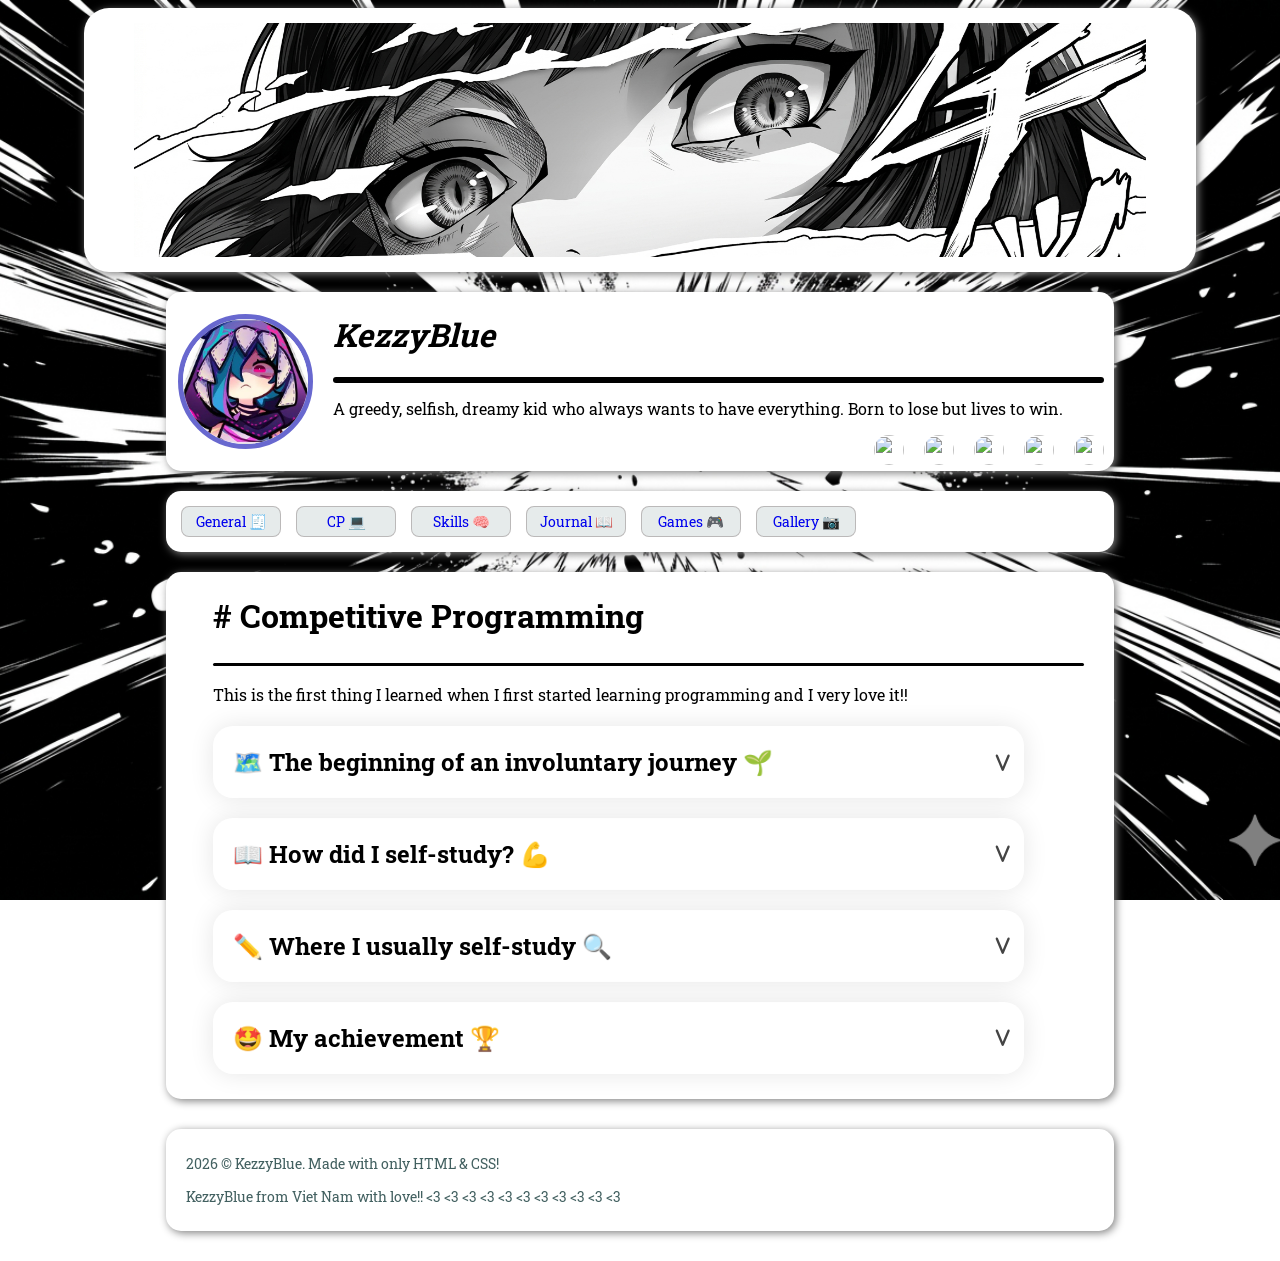
==== comp_programming.html @ 4d001b9c "Rename folder" ====
<!DOCTYPE html>
<html lang="en">

<head>
    <meta charset="UTF-8">
    <meta name="viewport" content="width=device-width, initial-scale=1.0">
    <title> What are you seeing? KezzyBlue's porfolio? </title>
    <link rel="icon" href="assets/icons/icon.png">
    <link rel="stylesheet" href="css/style.css">
    <link rel="preconnect" href="https://fonts.googleapis.com">
    <link rel="preconnect" href="https://fonts.gstatic.com" crossorigin>
    <link href="https://fonts.googleapis.com/css2?family=Roboto+Slab:wght@100..900&display=swap" rel="stylesheet">
</head>

<body class="all">
    <header>
        <div>
            <div class="wrapper">
                <img class="headimg" src="assets/images/eyegirl.png">
            </div>
        </div>
    </header>
    <div class="general">
        <img class="avatar" src="assets/images/jinx.jpg">
        <div>
            <div class="nickname">
                <h1> KezzyBlue </h1>
            </div>
            <div class="bio">
                <p> A greedy, selfish, dreamy kid who always wants to have everything. Born to lose but lives to win. </p>
            </div>
            <div class="contact">
                <a href="https://discordapp.com/users/812486503572832327"><img class="iccontact"
                        src="assets/icons/discord_icon.png"></a>
                <a href="#"><img class="iccontact" src="assets/icons/email_icon.png"></a>
                <a href="https://www.facebook.com/KezzyBlueVN"><img class="iccontact"
                        src="assets/icons/fb_icon.png"></a>
                <a href="https://www.youtube.com/@KezzyBlue"><img class="iccontact" src="assets/icons/ytb_icon.png"></a>
                <a href="https://github.com/KezzyBlue"><img class="iccontact" src="assets/icons/github_icon.png"></a>
            </div>
        </div>
    </div>

    <div class="dieuhuong">
        <div class="btn">
            <a href="/index.html" class="navbar"> General 🧾 </a>
            <a href="/comp_programming.html" class="navbar"> CP 💻 </a>
            <a href="/skills.html" class="navbar"> Skills 🧠 </a>
            <a href="/Journal.html" class="navbar"> Journal 📖 </a>
            <a href="games.html" class="navbar"> Games 🎮</a>
            <a href="/gallery.html" class="navbar"> Gallery 📷 </a>
        </div>
    </div>

    <div class="info">
        <div class="tieude">
            <h1> # Competitive Programming </h1>

            <div class="vach">
                <p> This is the first thing I learned when I first started learning programming and I very love it!!
                </p>
            </div>

            <div class="story">
                <details>
                    <summary>
                        <h2> 🗺️ The beginning of an involuntary journey 🌱 </h2>
                        <svg class="icon" xmlns="http://www.w3.org/2000/svg"
                            viewBox="0 0 640 640"><!--!Font Awesome Free v7.2.0 by @fontawesome - https://fontawesome.com License - https://fontawesome.com/license/free Copyright 2026 Fonticons, Inc.-->
                            <path
                                d="M147.7 98.5C164 91.7 182.7 99.4 189.5 115.7L320 428.8L450.5 115.7C457.3 99.4 476 91.7 492.3 98.5C508.6 105.3 516.3 124 509.5 140.3L349.5 524.3C344.5 536.2 332.9 544 320 544C307.1 544 295.4 536.2 290.5 524.3L130.5 140.3C123.7 124 131.4 105.3 147.7 98.5z" />
                        </svg>
                    </summary>
                    <div class="noidung">
                        <p> Everything started when I was 12 years old, I was removed from the school's math team. But
                            at
                            that time I loved math very much, and being eliminated from the team made me very sad.
                            Therefore, my teacher got me permission to join the school's computer science team, where
                            there
                            will be participation of mathematical thinking, perhaps she knew I had a passion for
                            computers
                            since I was little.</p>
                        <p> Here I learned about programming, and the first programming language I learned was Pascal.
                            My
                            first program was to calculate the sum of two numbers A and B that were entered. I felt like
                            "
                            It's really amazing and cool." I started to like it since that moment! </p>
                        <p> The first time I really competed using my knowledge was around April 2021 in the
                            district-level competition, and of course, I
                            didn't get any results at all.
                            After that, I spent the entire summer vacation genuinely serious about this subject. At that
                            time, there was no one to guide or instruct me, and I only self-study from internet.
                            At the end of the summer vacation in 2021, I came back school with the new programming
                            language,
                            which is C++. And the knowledge I have only includes using basic functions, loops, and.....
                            it's
                            everything I have.
                            And you know what? I actually survived in the exam room with nothing but those things and my
                            own
                            thinking, solving problems I had never seen before—like greatest common divisor, advanced
                            array
                            processing, and I even managed to come up with Bouble sort right there during the exam. As a
                            result, I was selected for the district’s provincial gifted student team.
                            This officially marked a new milestone in my journey.
                        </p>
                    </div>
                </details>
            </div>

            <div class="story">
                <details>
                    <summary>
                        <h2> 📖 How did I self-study? 💪 </h2>
                        <svg class="icon" xmlns="http://www.w3.org/2000/svg"
                            viewBox="0 0 640 640"><!--!Font Awesome Free v7.2.0 by @fontawesome - https://fontawesome.com License - https://fontawesome.com/license/free Copyright 2026 Fonticons, Inc.-->
                            <path
                                d="M147.7 98.5C164 91.7 182.7 99.4 189.5 115.7L320 428.8L450.5 115.7C457.3 99.4 476 91.7 492.3 98.5C508.6 105.3 516.3 124 509.5 140.3L349.5 524.3C344.5 536.2 332.9 544 320 544C307.1 544 295.4 536.2 290.5 524.3L130.5 140.3C123.7 124 131.4 105.3 147.7 98.5z" />
                        </svg>
                    </summary>
                    <div class="noidung">
                        <p> After I was selected for the district’s provincial gifted student team, I studied at Lap
                            Thach Secondary school for 3 months to prepare for the provincial-level gifted student
                            competition. </p>
                        <p> Here, I had the opportunity to meet people who share the same passion and learnt about their
                            learning and self-learning methods. After three months and the official competition, I was
                            among the top performers on the team that year.</p>
                        <h3> My self-learning methods: </h3>
                        <ul class="list">
                            <li> <b> <i> Deep Thinking:.</i> </b> Instead of immediately looking for a solution by other
                                when you see a difficult problem, why not try writing down your problem, breaking it
                                down into its parts, and forcing your brain to work at full capacity using all the
                                information within? I've realized that you only improve fastest when you push yourself
                                to the limit. </li>
                            <li> <b> <i> Ask someone else:. </i> </b> Of course, when something is beyond your
                                capabilities and you've tried your best, asking others for help is crucial. This not
                                only helps us solve the problem but also allows us to learn how others think and handle,
                                giving us a more nuanced perspective on an issue. In addition, participating in academic
                                communities and forums is also very helpful.</li>
                            <li> <b> <i> Always be proactive:. </i> </b> Not everyone can answer your questions
                                immediately, so you need to proactively learn from the internet, books, and reputable
                                sources. (I think about it everywhere, even while eating, using the toilet, or taking a
                                shower, just because of a problem I still can't solve. And ideas usually come at the
                                most unexpected times 😅😅). </li>
                            <li> <b> <i> Don't rely too much on AI:.</i> </b> Luckily, during my self-study period,
                                chatbots weren't as prevalent, and I was unaware of their existence. However, looking at
                                the present, I see many young people abusing them, losing their ability to think deeply
                                and critically. </li>
                        </ul>
                    </div>
                </details>
            </div>

            <div class="story">
                <details>
                    <summary>
                        <h2> ✏️ Where I usually self-study 🔍 </h2>
                        <svg class="icon" xmlns="http://www.w3.org/2000/svg"
                            viewBox="0 0 640 640"><!--!Font Awesome Free v7.2.0 by @fontawesome - https://fontawesome.com License - https://fontawesome.com/license/free Copyright 2026 Fonticons, Inc.-->
                            <path
                                d="M147.7 98.5C164 91.7 182.7 99.4 189.5 115.7L320 428.8L450.5 115.7C457.3 99.4 476 91.7 492.3 98.5C508.6 105.3 516.3 124 509.5 140.3L349.5 524.3C344.5 536.2 332.9 544 320 544C307.1 544 295.4 536.2 290.5 524.3L130.5 140.3C123.7 124 131.4 105.3 147.7 98.5z" />
                        </svg>
                    </summary>
                    <div class="noidung">
                        <h3> @ Theory : </h3>
                        <div class="board">
                            <p> <i> I learnt theory from many sources but these are the 3 websites I often use for
                                    learning. </i></p>
                            <div class="infotheory">
                                <img class="imgtheory" src="assets/images/vnoi.jpg">
                                <div class="chitiettheory">
                                    <h4> VNOI WIKI </h4>
                                    <p> Where I learned basic to intermediate techniques and algorithms. </p>
                                </div>
                            </div>
                            <div class="infotheory">
                                <img class="imgtheory" src="assets/images/cp-algorithms.png">
                                <div class="chitiettheory">
                                    <h4> CP-Algorithms </h4>
                                    <p> Where I learned some advanced technical skills. </p>
                                </div>
                            </div>
                            <div class="infotheory">
                                <img class="imgtheory" src="assets/images/usaco.png">
                                <div class="chitiettheory">
                                    <h4> USACO </h4>
                                    <p> This is where I mainly learn algorithm optimization methods and find related
                                        problems. </p>
                                </div>
                            </div>
                        </div>

                        <h3> @Practice : </h3>
                        <div class="board">
                            <p> <i> Most of the problems I solve are internal. But I usually practice here. </i> </p>
                            <div class="tooltip">
                                <div class="infotheory">
                                    <a href="https://oj.vnoi.info/user/kezzyblue"> <img class="imgtheory"
                                            src="assets/images/vnoi.jpg"> </a>
                                    <div class="chitiettheory">
                                        <h4> VNOIOJ </h4>
                                        <p> I spent most of my time here. </p>
                                    </div>
                                </div>
                                <span class="tooltip-text"> Click to the icon to visit my VNOIOJ account. </span>
                            </div>
                            <div class="tooltip">
                                <div class="infotheory">
                                    <a href="https://marisaoj.com/user/KezzyBlue/submissions"> <img class="imgtheory"
                                            src="assets/images/marisaoj.jpg"> </a>
                                    <div class="chitiettheory">
                                        <h4> Marisaoj </h4>
                                        <p> I also often practice here. </p>
                                    </div>
                                </div>
                                <span class="tooltip-text"> Click to the icon to visit my Marisaoj account. </span>
                            </div>
                            <div class="tooltip">
                                <div class="infotheory">
                                    <a href="https://codeforces.com/profile/hieudttdvp"> <img class="imgtheory"
                                            src="assets/images/codeforces.png"> </a>
                                    <div class="chitiettheory">
                                        <h4> Codeforces </h4>
                                        <p> Funfact: Even though I have been studying this subject for quite a long time and
                                            am a VOI-er, I am still under 1000 rating on Codeforces! 🤣😂</p>
                                    </div>
                                </div>
                                <span class="tooltip-text"> Click to the icon to visit my Codeforces account. </span>
                            </div>
                        </div>
                    </div>
                </details>
            </div>
            <div class="story">
                <details>
                    <summary>
                        <h2> 🤩 My achievement 🏆 </h2>
                        <svg class="icon" xmlns="http://www.w3.org/2000/svg"
                            viewBox="0 0 640 640"><!--!Font Awesome Free v7.2.0 by @fontawesome - https://fontawesome.com License - https://fontawesome.com/license/free Copyright 2026 Fonticons, Inc.-->
                            <path
                                d="M147.7 98.5C164 91.7 182.7 99.4 189.5 115.7L320 428.8L450.5 115.7C457.3 99.4 476 91.7 492.3 98.5C508.6 105.3 516.3 124 509.5 140.3L349.5 524.3C344.5 536.2 332.9 544 320 544C307.1 544 295.4 536.2 290.5 524.3L130.5 140.3C123.7 124 131.4 105.3 147.7 98.5z" />
                        </svg>
                    </summary>
                    <div class="noidung">
                        <div class="achie">
                            <h3> <b> VOI 26 🐘: </b> </h3>
                            <img src="assets/images/giaiqg.jpg" id = "pic">
                        </div>
                    </div>
                 </details>
            </div>
        </div>
    </div>

    <div class="footer">
        <div class="cpr">
            <p>2026 © KezzyBlue. Made with only HTML & CSS! </p>
            <p> KezzyBlue from Viet Nam with love!! <3 <3 <3 <3 <3 <3 <3 <3 <3 <3 <3 </p>
        </div>
    </div>
</body>

</html>
---- css/style.css ----
body{
    background-image: url("/assets/images/bg.png");
    background-size: cover;
    background-position: center;
    background-repeat: no-repeat;
    background-attachment: fixed;
}
.wrapper{
    width: 100%;
    display: flex;
}
.headimg{
    width: 80%;
    top: 120px;
    padding: 15px 50px;
    border-radius: 25px;
    display: block;
    align-items: center;
    margin: 0 auto;
    background-color: rgb(255, 255, 255);
    box-shadow: 2px 2px 8px gray;
}
.general{
    width: 75%;
    margin:20px auto;
    display: flex;
    justify-content: center;
    align-items: center;
    border-radius: 15px;
    background: rgb(255, 255, 255);
    gap: 20px;
    box-shadow: 2px 2px 8px gray;
}
.avatar{
    margin: 12px 0 12px 12px;
    width: 125px;
    height: 125px;
    border-radius: 50%;
    object-fit: cover;
    aspect-ratio: 1/1;
    border: 5px solid rgba(36, 36, 186, 0.685);
}
.avatar:hover{
    transform: scale(1.05);
    transition: transform 0.1s ease;
    box-shadow: 0 0 25px rgba(0, 0, 0, 0.25);
}
.all{
    font-family: 'Roboto Slab', serif;   
}
.contact {
    display: flex;
    justify-content: flex-end;
    gap: 20px;
    padding-right: 10px;
    padding-bottom: 2px;
}
.nickname{
    font-style: italic;
}
.general > div {
    width: 100%;
}

.iccontact{
    width: 30px;
    height: 30px;
    border-radius: 50%;
    user-select: none;
}
.iccontact:hover
{
    transform: scale(1.05);
    transition: transform 0.1s ease;
    box-shadow: 0 0 25px rgba(0, 0, 0, 0.25);
}
.bio {
    position: relative;
    padding-top: 5px;
}

.bio::before {
    content: "";
    position: absolute;
    top: 0;
    left: 0;
    right: 10px;
    height: 6px;
    background: black;
    border-radius: 10px;
}

.line {
    position: relative;
    padding-top: 5px;
    margin-top: 5px;
    margin-bottom: 5px;
}
.line::before {
    content: "";
    position: absolute;
    top: 0;
    left: 0;
    right: 10px;
    height: 3px;
    background: rgba(71, 20, 20, 0.319);
    border-radius: 10px;
}
.vach {
    position: relative;
    padding-top: 5px;
    margin-top: 5px;
    margin-bottom: 5px;
}
.vach::before {
    content: "";
    position: absolute;
    top: 0;
    left: 0;
    right: 30px;
    height: 3px;
    background: rgb(0, 0, 0);
    border-radius: 10px;
}
.dieuhuong{
    width: 75%;
    margin:0 auto;
    display: flex;
    flex-wrap: wrap;
    border-radius: 15px;
    background: rgb(255, 255, 255);
    box-shadow: 2px 2px 8px gray;
}
.btn{
    width: 100%;
    display: flex;
    flex-wrap: wrap;
    padding: 10px;
    gap: 10px;
}
.navbar{
    user-select: none;
    width: 100px;
    font-size: 90%;
    padding: 5px 5px 5px 5px;
    margin: 5px 0px 5px 5px;
    background-color: rgba(201, 212, 212, 0.456);
    text-decoration: none;
    border-radius: 8px;
    text-align: center;
    border: 1px solid rgba(158, 151, 151, 0.593);
    box-sizing: border-box;

}
.navbar:visited{
    color: black;
}
.navbar:hover
{
    background-color: rgba(0, 0, 0, 0.733);
    color: white;
}
.info
{
    width: 75%;
    margin:20px auto 0 auto;
    border-radius: 15px;
    background: rgb(255, 255, 255);
    box-shadow: 2px 2px 8px gray;
    padding-bottom: 5px;
}
.tieude{
    display: flex;
    padding-left: 5%;
    flex-direction: column;
    justify-content: flex-start;
}
#title_0{
    display: flex;
    padding-top: 1px;
    padding-left: 5%;
}
#title_1{
    font-size: 90%;
    padding-left: 2%;
}
.content{
    margin: 20px 15px 10px 0px;
    padding: 10px 10px 10px 20px;
    white-space: normal;
    overflow-wrap: break-word;
    background-color: rgb(251, 255, 255);
    border-radius: 10px;
    font-family: 'Fredoka', serif;
    box-shadow: 0 0 25px rgba(0, 0, 0, 0.1);  
}
.content:hover{
    transform: scale(1.05);
    transition: transform 0.1s ease;
    box-shadow: 0 0 25px rgba(0, 0, 0, 0.25);
}
.logo{
    margin: 10px;
    border-radius: 30%;
    width: 70px;
    height: 70px;
    box-shadow:
    0 -4px 6px rgba(0,0,0,0.2),
    0 4px 6px rgba(0,0,0,0.2),
    -4px 0 6px rgba(0,0,0,0.2), 
    4px 0 6px rgba(0,0,0,0.2);
}
.edu{
    display: flex;
    align-items: center;
    gap: 12px;
}
.edu p {
    margin: 2px;
    line-height: 1.3;
}
.mainin{
    width: 60%;
    
}
.sin{
    width: 60%;
    margin-left: 5%;
}
.footer{
    width: 75%;
    margin: 30px auto;
    border-radius: 15px;
    background: rgb(255, 255, 255);
    gap: 20px;
    box-shadow: 2px 2px 8px gray;
    padding-top: 5px;
    padding-bottom: 5px;
}
.footer:hover
{
    transform: scale(1.05);
    transition: transform 0.1s ease;
    box-shadow: 0 0 25px rgba(0, 0, 0, 0.25);
}
.cpr{
    color: rgba(7, 46, 46, 0.762);
    font-size: 90%;
    margin: 20px 0px 20px 20px;
}
.inspired{
    text-align: right;
    padding-right: 30px;
}
.imgct{
    display: flex;
    justify-content: center;
    flex-direction: column;
    width: 90%;
    text-align: center;
    margin: 0;
    font-family: 'Fredoka', serif;  
}
.imgsz{
    width: 100%;
}
.story{
    width: 90%;
    display: flex;
    flex-wrap: wrap;
    flex-direction: column;
    margin-bottom: 20px;
    border-radius: 20px;
    white-space: normal;
    overflow-wrap: break-word;
    box-shadow: 0 0 25px rgba(0, 0, 0, 0.1);
}
summary {
    border-radius: 20px;
    list-style: none;
    display: flex;
    padding-left: 20px;
    align-items: center;
    padding-right: 10px;
    justify-content: space-between;
    cursor: pointer;
    user-select: none;

    -webkit-tap-highlight-color: transparent;
    outline: none;
}
summary:hover{
    transition: transform 0.1s ease;
    background-color: rgba(0, 0, 0, 0.303);
}
.noidung{
    width: 98%;
    box-sizing: border-box;
    padding: 0 20px;
    display: flex;
    flex-wrap: wrap;
    flex-direction: column;
    flex-direction: column;
    white-space: normal;
    overflow-wrap: break-word;
}
summary::-webkit-details-marker {
    cursor: pointer;
    user-select: none;
    -webkit-tap-highlight-color: transparent;
    outline: none;
}
.icon
{
    width: 3%;
    fill:rgba(0, 0, 0, 0.734)
}
details[open] .icon {
  transform: rotate(180deg);
}
details[open] summary{
    border-bottom-left-radius: 0px;
    border-bottom-right-radius: 0px;
}
.list{
    gap: 15px;
    display: flex;
    flex-direction: column;
}
.board{
    margin-left: 3%;
    flex-direction: column;
    padding-left: 30px;
    margin-bottom: 20px;
    display: flex;
    border-radius: 20px;
    border: 10px dashed gray;
}
.infotheory{
    width: 90%;
    display: flex;
    flex-direction: row;
    user-select: none;
}
.infotheory:hover
{
    transform: scale(1.05);
    transition: transform 0.3s ease;
}
.chitiettheory{
    flex-direction: column;
    margin-left: 20px;
}
.chitiettheory > * {
    margin-top: 10px;
}
.imgtheory{
    width: 100px; 
    border-radius: 50%;
    border: 2px solid rgb(58, 3, 3);
    margin-bottom: 20px;
}

.tooltip {
    position: relative;
    display: inline-block;
    cursor: pointer;
}

.tooltip-text {
    visibility: hidden;
    opacity: 0;
    position: absolute;
    bottom: 125%;
    left: 50%;
    transform: translateX(-50%);

    background-color: white;
    color: black;
    padding: 6px 10px;
    border-radius: 8px;

    border: 3px dashed rgba(0, 0, 0, 0.601); /* viền nét đứt */
    white-space: nowrap;

    transition: opacity 0.25s ease;
}
.tooltip-text::after {
    content: "";
    position: absolute;
    top: 100%;
    left: 50%;
    transform: translateX(-50%);
    
    border-width: 5px;
    border-style: solid;
    border-color: black transparent transparent transparent;
}
.tooltip:hover .tooltip-text {
    visibility: visible;
    opacity: 1;
}
.achie{
    width: 100%;
    padding-right: 20px;
    margin-left: 20px;
}
#pic{
    width: 100%;
    border-radius: 25px;
}
.ggal{
    display: flex;
    gap: 20px;
}
.ggal i{
    color: green;;
}
.img-box{
    width: 31%;
}
.ggal img{
    width: 100%;
    aspect-ratio: 3 / 4;
    object-fit: cover;
    display: flex;
    border-radius: 20px;
    margin-bottom: 20px;
}
.ggal img:hover{
    transform: scale(1.1);
}
.gallery{
    padding-top: 10px;
    margin-left: 40px;
    margin-right: 20px;
    display: flex;
    flex-direction: column;
    flex-wrap: wrap;
}
.gallery h1{
    margin-bottom: 0;
}
.gallery p{
    margin-top: 0;
    margin-bottom: 40px;
    margin-left: 5px;
    color: rgba(128, 128, 128, 0.762);
}
@media (max-width: 768px) {
    .all{
        justify-self: center;
    }
    .wrapper {
        width: 100%;
        display: flex;
        justify-content: center;
    }
    .general {
        width: 100%;
        flex-direction: column;
        display: flex;
        justify-content: center;
    }
    .nickname{
        width: 100%;
        display: flex;
        justify-content: center;
    }
    .bio{
        display: flex;
        justify-content: center;
        left: 5px;
    }
    .contact
    {
        display: flex;
        justify-content: center;
    }
    #title_0
    {
        flex-direction: column;
    }
    .mainin{
        width: 100%;
    }
    .info{
        width: 100%;
        display: flex;
        justify-content: center;
    }
    .sin{
        width: 100%;
        margin: 0;
    }
    .footer{
        width: 100%;
    }
    .story{
        width: 90%;
    }
    .cpr{
        padding-right: 10px;
    }
    .dieuhuong{
        width: 100%;
        display: flex;
        flex-wrap: wrap;
    }
    .btn{
        display: flex;
        flex-wrap: wrap;
    }
}
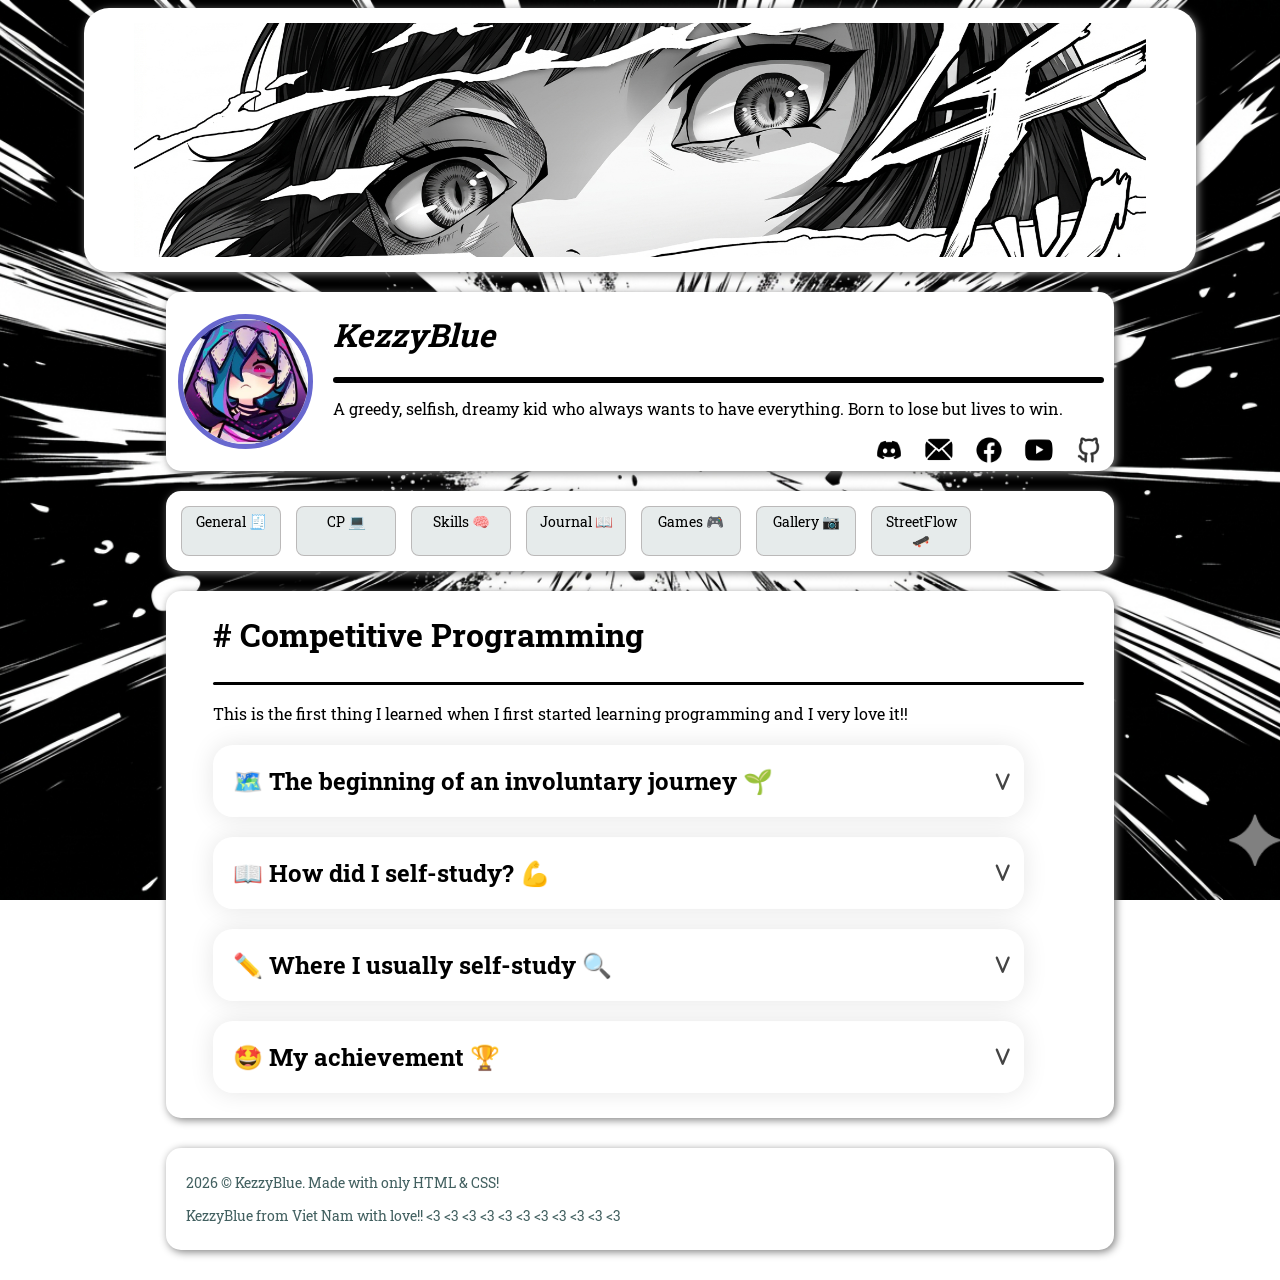
==== commit abd20969: "them streetflow" ====
--- a/comp_programming.html
+++ b/comp_programming.html
@@ -43,12 +43,13 @@
 
     <div class="dieuhuong">
         <div class="btn">
-            <a href="/index.html" class="navbar"> General 🧾 </a>
-            <a href="/comp_programming.html" class="navbar"> CP 💻 </a>
-            <a href="/skills.html" class="navbar"> Skills 🧠 </a>
-            <a href="/Journal.html" class="navbar"> Journal 📖 </a>
+            <a href="index.html" class="navbar"> General 🧾 </a>
+            <a href="comp_programming.html" class="navbar"> CP 💻 </a>
+            <a href="skills.html" class="navbar"> Skills 🧠 </a>
+            <a href="Journal.html" class="navbar"> Journal 📖 </a>
             <a href="games.html" class="navbar"> Games 🎮</a>
-            <a href="/gallery.html" class="navbar"> Gallery 📷 </a>
+            <a href="gallery.html" class="navbar"> Gallery 📷 </a>
+            <a href="streetflow.html" class="navbar"> StreetFlow 🛹 </a>
         </div>
     </div>
 
--- a/css/style.css
+++ b/css/style.css
@@ -1,5 +1,5 @@
 body{
-    background-image: url("/assets/images/bg.png");
+    background-image: url("../assets/images/bg.png");
     background-size: cover;
     background-position: center;
     background-repeat: no-repeat;
@@ -147,6 +147,7 @@
     background-color: rgba(201, 212, 212, 0.456);
     text-decoration: none;
     border-radius: 8px;
+    color: black;
     text-align: center;
     border: 1px solid rgba(158, 151, 151, 0.593);
     box-sizing: border-box;
@@ -355,7 +356,9 @@
     margin-top: 10px;
 }
 .imgtheory{
+    display: flex;
     width: 100px; 
+    height: 100px;
     border-radius: 50%;
     border: 2px solid rgb(58, 3, 3);
     margin-bottom: 20px;
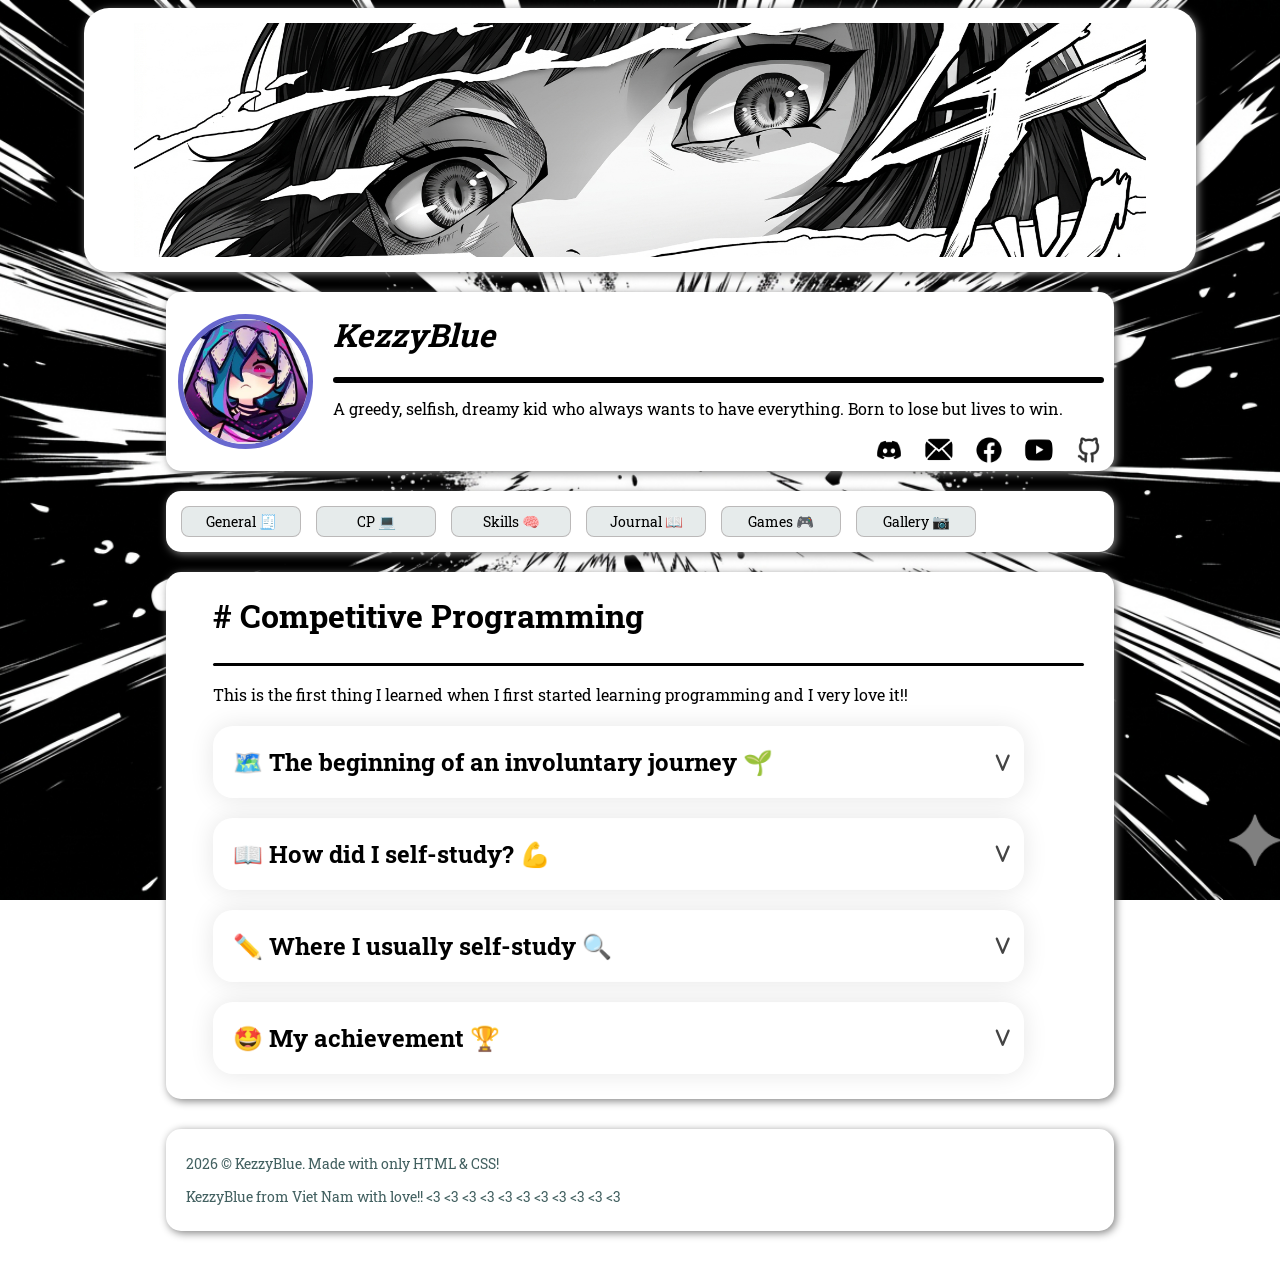
==== commit e5bc18b7: "lam skills" ====
--- a/comp_programming.html
+++ b/comp_programming.html
@@ -49,7 +49,6 @@
             <a href="Journal.html" class="navbar"> Journal 📖 </a>
             <a href="games.html" class="navbar"> Games 🎮</a>
             <a href="gallery.html" class="navbar"> Gallery 📷 </a>
-            <a href="streetflow.html" class="navbar"> StreetFlow 🛹 </a>
         </div>
     </div>
 
--- a/css/style.css
+++ b/css/style.css
@@ -19,6 +19,7 @@
     margin: 0 auto;
     background-color: rgb(255, 255, 255);
     box-shadow: 2px 2px 8px gray;
+    user-select: none;
 }
 .general{
     width: 75%;
@@ -30,6 +31,7 @@
     background: rgb(255, 255, 255);
     gap: 20px;
     box-shadow: 2px 2px 8px gray;
+    user-select: none;
 }
 .avatar{
     margin: 12px 0 12px 12px;
@@ -140,7 +142,7 @@
 }
 .navbar{
     user-select: none;
-    width: 100px;
+    width: 120px;
     font-size: 90%;
     padding: 5px 5px 5px 5px;
     margin: 5px 0px 5px 5px;
@@ -311,6 +313,7 @@
     -webkit-tap-highlight-color: transparent;
     outline: none;
 }
+
 .icon
 {
     width: 3%;
@@ -450,6 +453,76 @@
     margin-left: 5px;
     color: rgba(128, 128, 128, 0.762);
 }
+.skills_info{
+    margin: 0px 40px 0px 40px;
+    padding-top: 10px;
+}
+.skills{
+    box-shadow: 0 0 25px rgba(0, 0, 0, 0.1);
+    border-radius: 20px;
+    margin-bottom: 10px;
+}
+#chuxam{
+    color:gray;
+}
+.progress{
+    width: 43%;
+    box-shadow: 0 0 25px rgba(0, 0, 0, 0.1);
+    border-radius: 10px;
+    padding: 20px 20px 0px 20px;
+    margin-bottom: 20px;
+    margin-right: 20px;
+    display: flex;
+    flex-direction: column;
+    justify-content: space-between;
+}
+.horizon{
+    display: flex;
+    flex-direction: row;
+}
+.progress_name{
+    display: flex;
+    justify-content: space-between;
+    flex-wrap: wrap;
+}
+.progress_name p{
+    margin-top: 10px;
+    color: rgb(79, 76, 76);
+    font-size: 80%;
+}
+.progress_bar{
+    margin-top: 20px;
+    width: 100%;
+    height: 10px;
+    background: rgb(165, 150, 150);
+    border-radius: 10px;
+}
+.progress_cpp
+{
+    border-radius: 10px;
+    height:100%;
+    background:linear-gradient(
+        90deg,
+        #00f5ff,
+        #8300fd
+    );
+}
+.progress_type{
+    width: 70%;
+    display: flex;
+    flex-direction: column;
+}
+.progress_static{
+    margin-bottom: 0px;
+}
+.progress_static p{
+    font-size: 90%;
+    color: rgba(56, 56, 55, 0.551);
+}
+.progress:hover
+{
+    transform: scale(1.04);
+}
 @media (max-width: 768px) {
     .all{
         justify-self: center;
@@ -514,4 +587,11 @@
         display: flex;
         flex-wrap: wrap;
     }
+    .horizon{
+        width: 90%;
+        flex-direction: column;
+    }
+    .progress{
+        width: 100%;
+    }
 }
